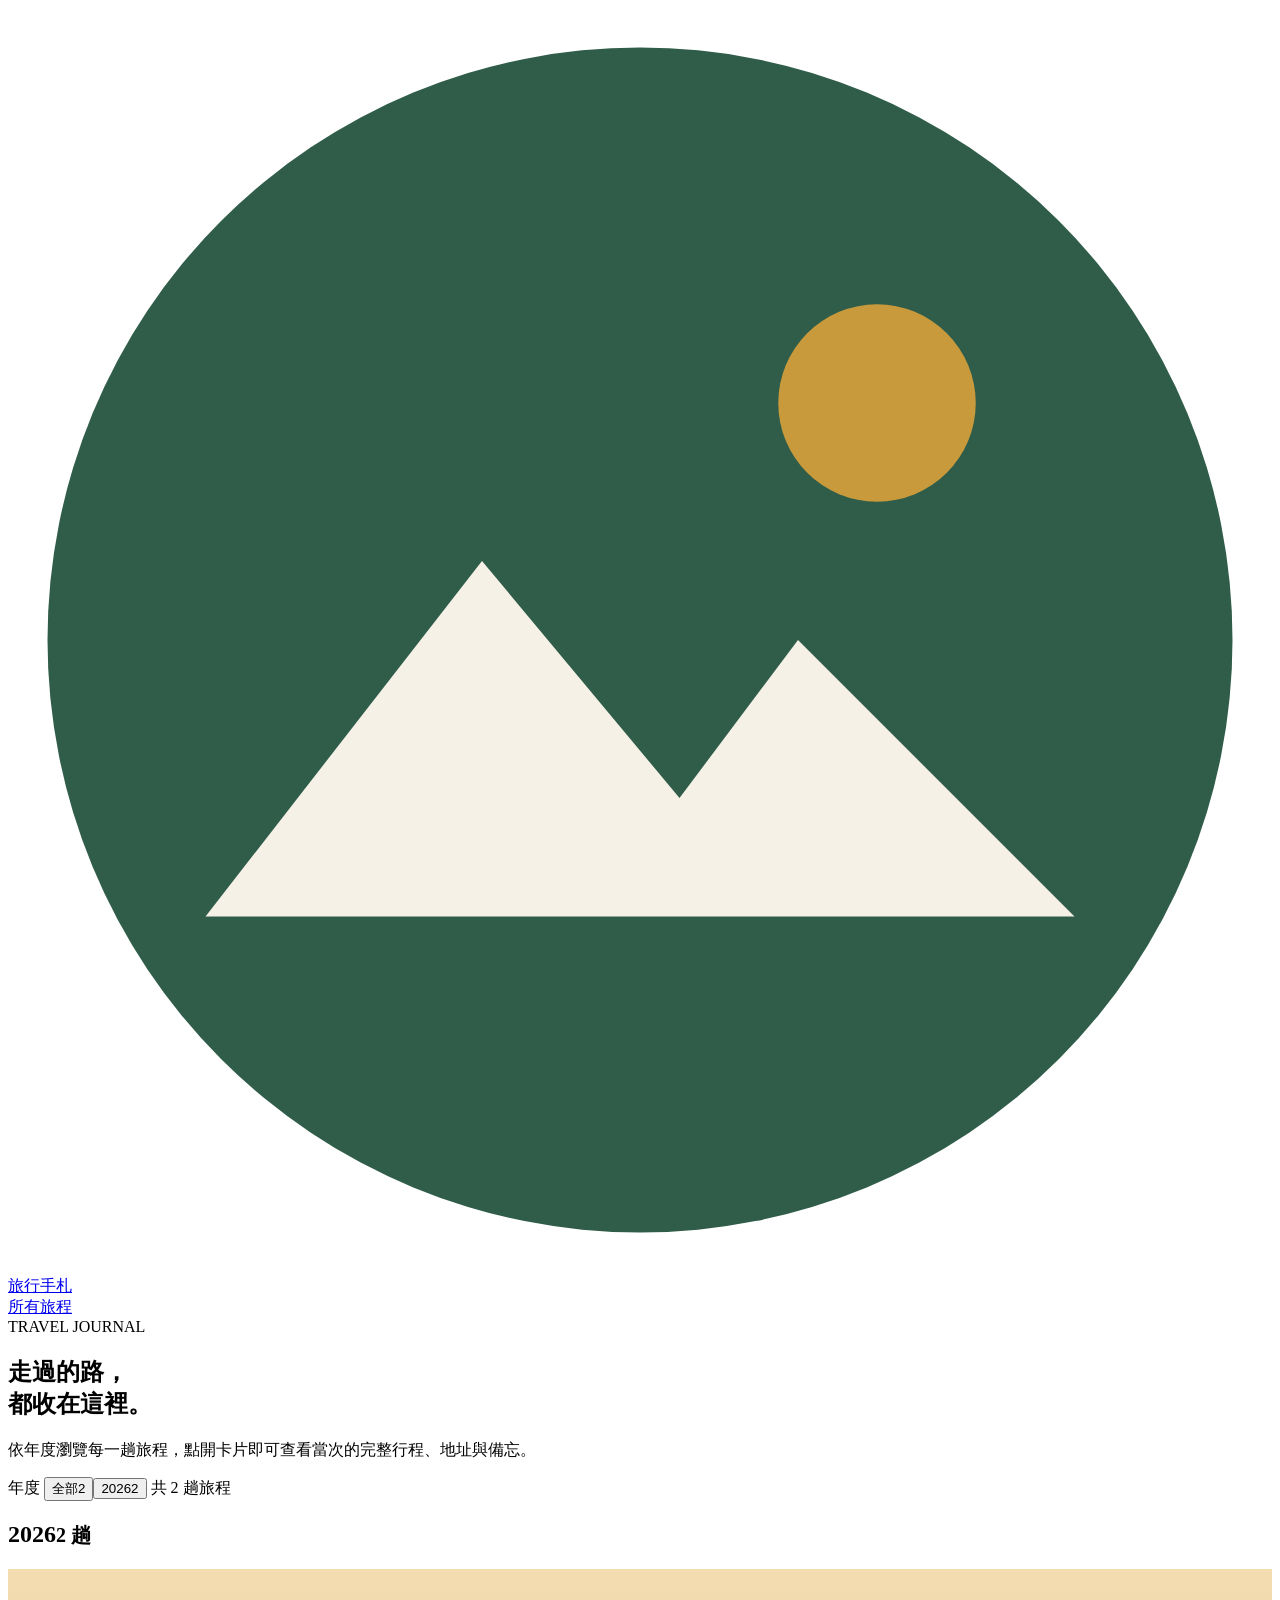
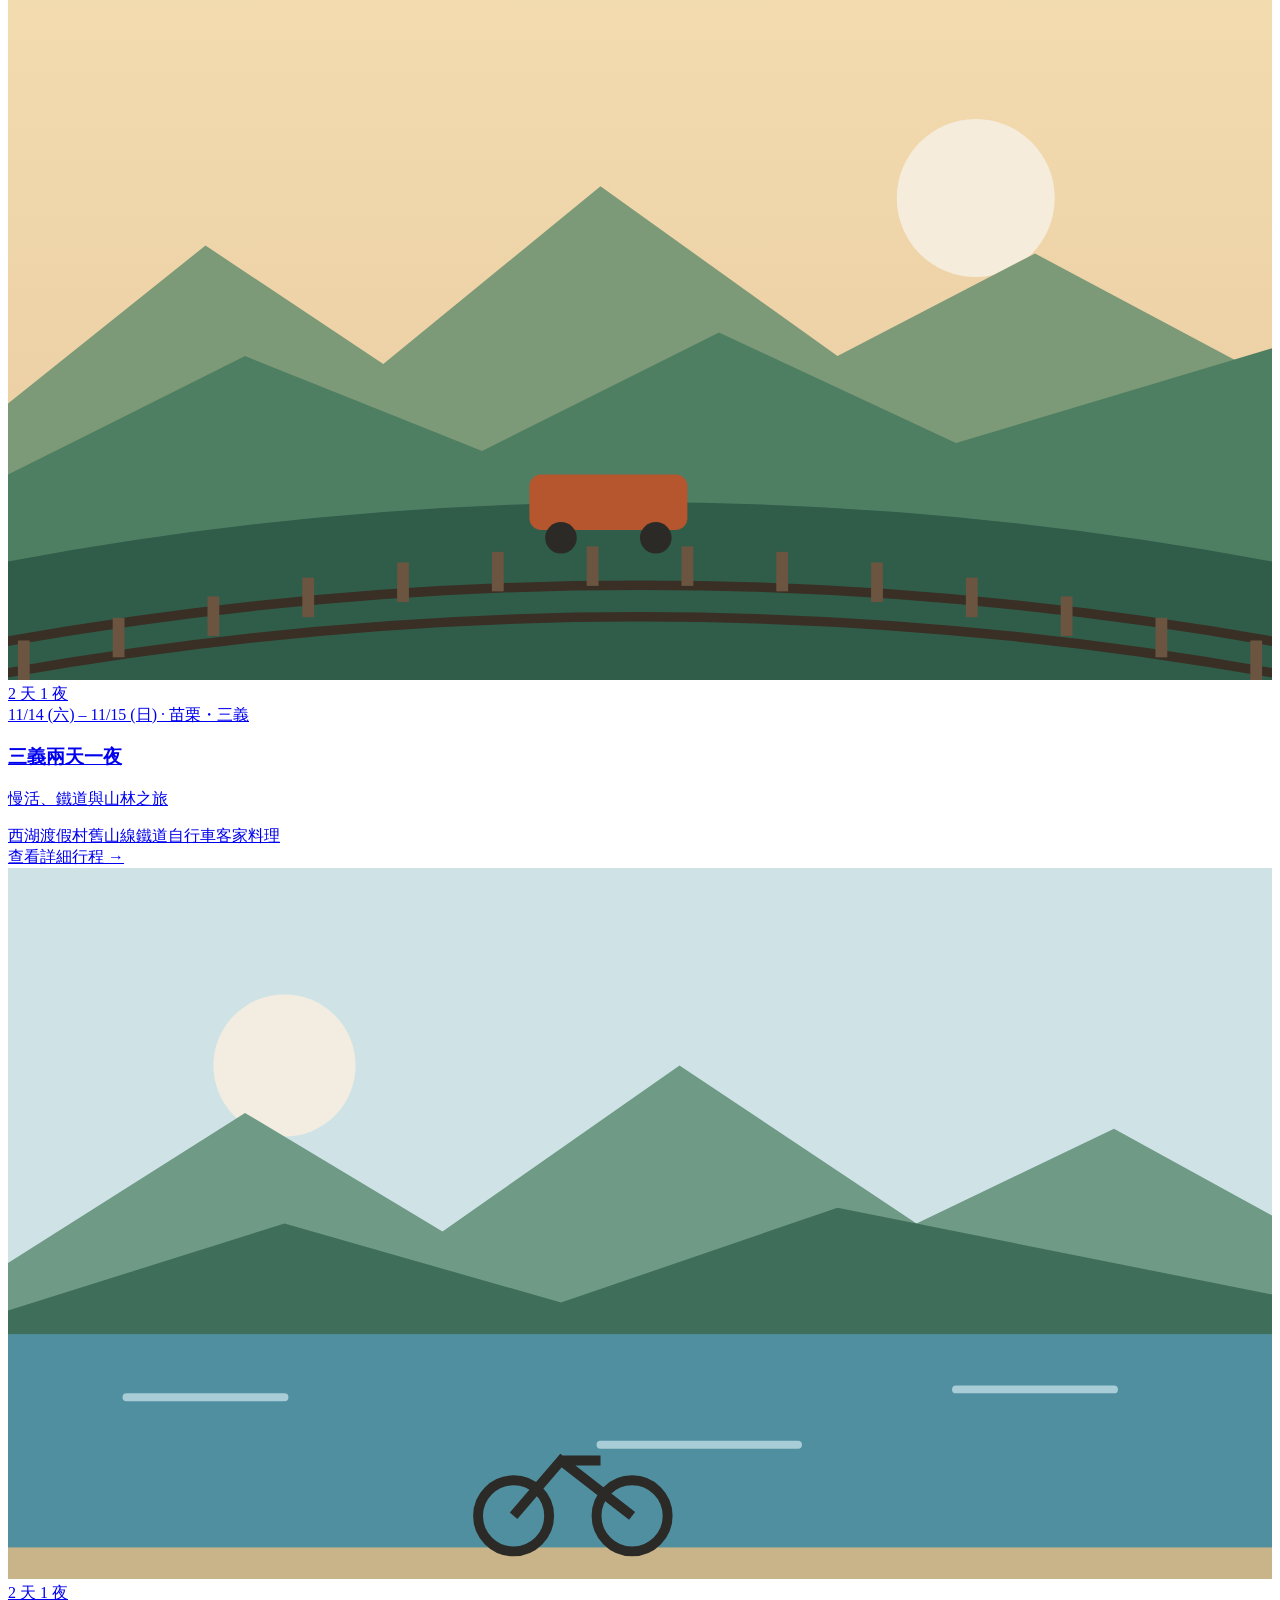
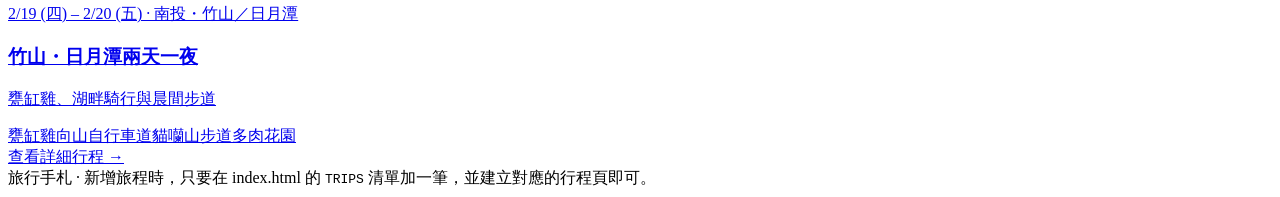
==== index.html @ 650964e6 "Add files via upload" ====
<!DOCTYPE html>
<html lang="zh-Hant">
<head>
<meta charset="utf-8">
<meta name="viewport" content="width=device-width, initial-scale=1">
<title>旅行手札｜我們的旅程</title>
<link rel="preconnect" href="https://fonts.googleapis.com">
<link rel="preconnect" href="https://fonts.gstatic.com" crossorigin>
<link href="https://fonts.googleapis.com/css2?family=Noto+Sans+TC:wght@400;500;700&family=Noto+Serif+TC:wght@500;700&display=swap" rel="stylesheet">
<link rel="stylesheet" href="assets/style.css">
</head>
<body>

<header class="site-head">
  <div class="wrap">
    <a class="brand serif" href="index.html">
      <svg viewBox="0 0 32 32" aria-hidden="true"><circle cx="16" cy="16" r="15" fill="#2f5d4a"/><path d="M5 23l7-9 5 6 3-4 7 7z" fill="#f6f1e7"/><circle cx="22" cy="10" r="2.5" fill="#c99a3b"/></svg>
      旅行手札
    </a>
    <nav><a href="#trips">所有旅程</a></nav>
  </div>
</header>

<main class="wrap">
  <section class="home-hero">
    <div class="eyebrow">TRAVEL JOURNAL</div>
    <h1>走過的路，<br>都收在這裡。</h1>
    <p>依年度瀏覽每一趟旅程，點開卡片即可查看當次的完整行程、地址與備忘。</p>
  </section>

  <div class="filter" role="toolbar" aria-label="依年度篩選">
    <span class="label">年度</span>
    <div id="chips" style="display:contents"></div>
    <span class="count" id="count"></span>
  </div>

  <div id="trips"></div>
</main>

<footer class="site-foot">
  <div class="wrap">旅行手札 · 新增旅程時，只要在 index.html 的 <code>TRIPS</code> 清單加一筆，並建立對應的行程頁即可。</div>
</footer>

<script>
/* ===== 旅程資料：新增旅程就在這裡加一筆 ===== */
const TRIPS = [
  {
    title: "三義兩天一夜",
    subtitle: "慢活、鐵道與山林之旅",
    start: "2026-11-14",
    end:   "2026-11-15",
    place: "苗栗・三義",
    tags: ["西湖渡假村", "舊山線鐵道自行車", "客家料理"],
    url: "trips/2026-11-sanyi.html",
    art: "rail"
  },
  {
    title: "竹山・日月潭兩天一夜",
    subtitle: "甕缸雞、湖畔騎行與晨間步道",
    start: "2026-02-19",
    end:   "2026-02-20",
    place: "南投・竹山／日月潭",
    tags: ["甕缸雞", "向山自行車道", "貓囒山步道", "多肉花園"],
    url: "trips/2026-02-sunmoonlake.html",
    art: "lake"
  }
];

/* ===== 卡片插圖（純 SVG，不需外部圖片） ===== */
const ART = {
  rail: `<svg viewBox="0 0 320 180" preserveAspectRatio="xMidYMid slice" aria-hidden="true">
    <defs><linearGradient id="sky" x1="0" y1="0" x2="0" y2="1"><stop offset="0" stop-color="#f3dcb0"/><stop offset="1" stop-color="#e9c9a0"/></linearGradient></defs>
    <rect width="320" height="180" fill="url(#sky)"/>
    <circle cx="245" cy="58" r="20" fill="#f7efe0" opacity=".9"/>
    <path d="M0 110 L50 70 L95 100 L150 55 L210 98 L260 72 L320 104 V180 H0Z" fill="#7d9a78"/>
    <path d="M0 128 L60 98 L120 122 L180 92 L240 120 L320 96 V180 H0Z" fill="#4f7f63"/>
    <path d="M0 150 Q160 120 320 150 V180 H0Z" fill="#2f5d4a"/>
    <g stroke="#3a2f25" stroke-width="2.4" fill="none">
      <path d="M-10 172 Q160 140 330 172"/><path d="M-10 180 Q160 148 330 180"/>
    </g>
    <g stroke="#6b5440" stroke-width="3">
      ${Array.from({length:14},(_,i)=>{const x=i*24+4;return `<line x1="${x}" y1="${170-Math.sin(i/13*Math.PI)*24}" x2="${x}" y2="${180-Math.sin(i/13*Math.PI)*24}"/>`}).join("")}
    </g>
    <g fill="#b5562f"><rect x="132" y="128" width="40" height="14" rx="3"/><circle cx="140" cy="144" r="4" fill="#2b2a26"/><circle cx="164" cy="144" r="4" fill="#2b2a26"/></g>
  </svg>`,
  lake: `<svg viewBox="0 0 320 180" preserveAspectRatio="xMidYMid slice" aria-hidden="true">
    <rect width="320" height="180" fill="#cfe3e6"/>
    <circle cx="70" cy="50" r="18" fill="#f7efe0" opacity=".9"/>
    <path d="M0 100 L60 62 L110 92 L170 50 L230 90 L280 66 L320 88 V180 H0Z" fill="#6f9a86"/>
    <path d="M0 112 L70 90 L140 110 L210 86 L320 108 V180 H0Z" fill="#3f6f5a"/>
    <rect y="118" width="320" height="62" fill="#4f8fa0"/>
    <g stroke="#cfe8ee" stroke-width="2" stroke-linecap="round" opacity=".7">
      <line x1="30" y1="134" x2="70" y2="134"/><line x1="150" y1="146" x2="200" y2="146"/><line x1="240" y1="132" x2="280" y2="132"/>
    </g>
    <rect y="172" width="320" height="8" fill="#c9b48a"/>
    <g stroke="#2b2a26" stroke-width="2.5" fill="none"><circle cx="128" cy="164" r="9"/><circle cx="158" cy="164" r="9"/><path d="M128 164 L140 150 L158 164 M140 150 L150 150"/></g>
  </svg>`,
  default: `<svg viewBox="0 0 320 180" preserveAspectRatio="xMidYMid slice" aria-hidden="true">
    <rect width="320" height="180" fill="#cfe0d3"/><path d="M0 120 L80 70 L150 115 L230 60 L320 112 V180 H0Z" fill="#4f7f63"/><path d="M0 150 Q160 125 320 150 V180 H0Z" fill="#2f5d4a"/></svg>`
};

const WEEK = ["日","一","二","三","四","五","六"];
function fmt(d){ const t=new Date(d+"T00:00:00"); return `${t.getMonth()+1}/${t.getDate()} (${WEEK[t.getDay()]})`; }
function nights(a,b){ const n=Math.round((new Date(b)-new Date(a))/864e5); return n<=0?"一日遊":`${n+1} 天 ${n} 夜`; }
const yearOf = t => t.start.slice(0,4);

const years = [...new Set(TRIPS.map(yearOf))].sort((a,b)=>b-a);
let current = "all";
try { const h = location.hash.replace("#y",""); if (years.includes(h)) current = h; } catch(e){}

function renderChips(){
  const box = document.getElementById("chips");
  const opts = [["all","全部",TRIPS.length], ...years.map(y=>[y,y,TRIPS.filter(t=>yearOf(t)===y).length])];
  box.innerHTML = opts.map(([v,l,n])=>`<button class="chip" data-y="${v}" aria-pressed="${v===current}">${l}<span class="n">${n}</span></button>`).join("");
  box.querySelectorAll(".chip").forEach(b=>b.addEventListener("click",()=>{
    current=b.dataset.y;
    try{ history.replaceState(null,"",current==="all"?location.pathname:"#y"+current); }catch(e){}
    renderChips(); renderTrips();
  }));
}

function card(t){
  return `<a class="card" href="${t.url}">
    <div class="card-art">${ART[t.art]||ART.default}<span class="badge">${nights(t.start,t.end)}</span></div>
    <div class="card-body">
      <div class="card-date">${fmt(t.start)}${t.end!==t.start?" – "+fmt(t.end):""} · ${t.place}</div>
      <h3>${t.title}</h3>
      <p class="sub">${t.subtitle}</p>
      <div class="tags">${t.tags.map(x=>`<span class="tag">${x}</span>`).join("")}</div>
      <div class="more">查看詳細行程 <span>→</span></div>
    </div></a>`;
}

function renderTrips(){
  const list = TRIPS.filter(t=>current==="all"||yearOf(t)===current).sort((a,b)=>b.start.localeCompare(a.start));
  document.getElementById("count").textContent = `共 ${list.length} 趟旅程`;
  const box = document.getElementById("trips");
  if(!list.length){ box.innerHTML = `<div class="empty">這個年度還沒有旅程紀錄。</div>`; return; }
  const ys = [...new Set(list.map(yearOf))];
  box.innerHTML = ys.map(y=>{
    const items = list.filter(t=>yearOf(t)===y);
    return `<section class="year-group"><h2>${y}<small>${items.length} 趟</small></h2><div class="grid">${items.map(card).join("")}</div></section>`;
  }).join("");
}

renderChips(); renderTrips();
</script>
</body>
</html>
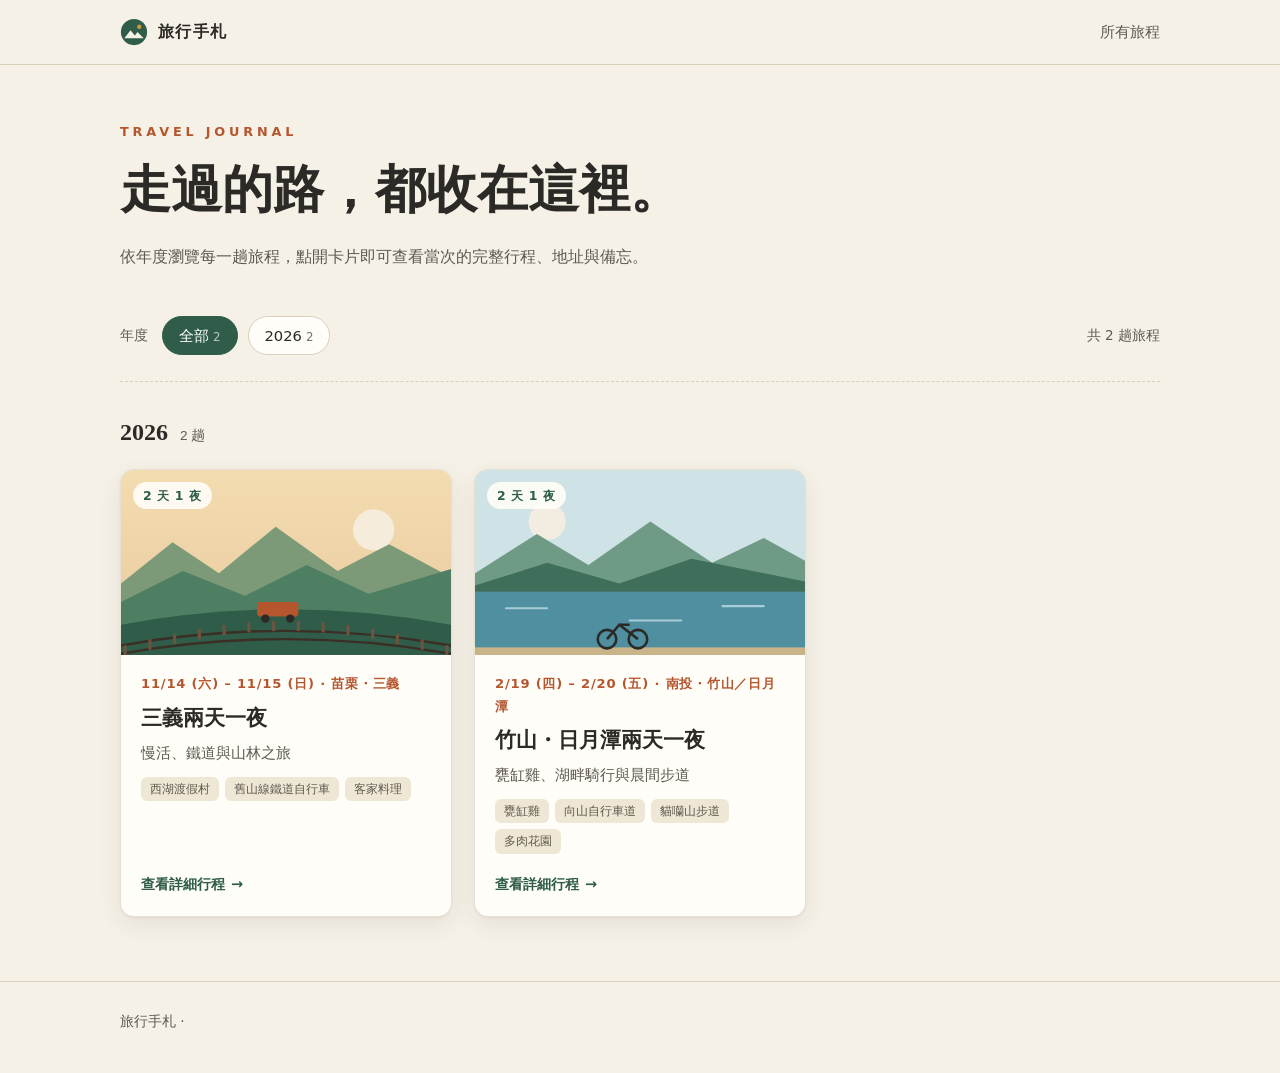
==== commit f84b52e6: "Update index.html" ====
--- a/index.html
+++ b/index.html
@@ -24,7 +24,7 @@
 <main class="wrap">
   <section class="home-hero">
     <div class="eyebrow">TRAVEL JOURNAL</div>
-    <h1>走過的路，<br>都收在這裡。</h1>
+    <h1>走過的路，都收在這裡。</h1>
     <p>依年度瀏覽每一趟旅程，點開卡片即可查看當次的完整行程、地址與備忘。</p>
   </section>
 
@@ -38,7 +38,7 @@
 </main>
 
 <footer class="site-foot">
-  <div class="wrap">旅行手札 · 新增旅程時，只要在 index.html 的 <code>TRIPS</code> 清單加一筆，並建立對應的行程頁即可。</div>
+  <div class="wrap">旅行手札 · </div>
 </footer>
 
 <script>
--- a/assets/style.css
+++ b/assets/style.css
@@ -0,0 +1,149 @@
+:root{
+  --paper:#f6f1e7;
+  --paper-2:#efe7d6;
+  --ink:#2b2a26;
+  --ink-soft:#5f5a4f;
+  --line:#d9cfbb;
+  --forest:#2f5d4a;
+  --forest-2:#4f7f63;
+  --rust:#b5562f;
+  --gold:#c99a3b;
+  --card:#fffdf8;
+  --radius:14px;
+  --shadow:0 1px 2px rgba(43,42,38,.06),0 8px 24px rgba(43,42,38,.08);
+}
+*{box-sizing:border-box}
+html{scroll-behavior:smooth}
+body{
+  margin:0;background:var(--paper);color:var(--ink);
+  font-family:"Noto Sans TC",system-ui,-apple-system,"PingFang TC","Microsoft JhengHei",sans-serif;
+  line-height:1.7;-webkit-font-smoothing:antialiased;
+}
+a{color:inherit}
+.serif{font-family:"Noto Serif TC",serif}
+.wrap{max-width:1080px;margin:0 auto;padding:0 20px}
+
+/* ---------- Header ---------- */
+.site-head{border-bottom:1px solid var(--line);background:var(--paper)}
+.site-head .wrap{display:flex;align-items:center;justify-content:space-between;height:64px}
+.brand{display:flex;align-items:center;gap:10px;text-decoration:none;font-weight:700;letter-spacing:.08em}
+.brand svg{width:28px;height:28px}
+.site-head nav a{font-size:.92rem;color:var(--ink-soft);text-decoration:none}
+.site-head nav a:hover{color:var(--forest)}
+
+/* ---------- Home hero ---------- */
+.home-hero{padding:56px 0 28px}
+.home-hero .eyebrow{color:var(--rust);letter-spacing:.3em;font-size:.8rem;font-weight:700}
+.home-hero h1{font-family:"Noto Serif TC",serif;font-size:clamp(2rem,5vw,3.2rem);line-height:1.25;margin:.3em 0 .4em;font-weight:700}
+.home-hero p{color:var(--ink-soft);max-width:36em;margin:0}
+
+/* ---------- Filter ---------- */
+.filter{display:flex;flex-wrap:wrap;align-items:center;gap:10px;padding:18px 0 26px;border-bottom:1px dashed var(--line);margin-bottom:30px}
+.filter .label{font-size:.85rem;color:var(--ink-soft);margin-right:4px}
+.chip{
+  appearance:none;border:1px solid var(--line);background:var(--card);color:var(--ink);
+  padding:6px 16px;border-radius:999px;font:inherit;font-size:.92rem;cursor:pointer;transition:.15s;
+}
+.chip:hover{border-color:var(--forest-2)}
+.chip[aria-pressed="true"]{background:var(--forest);border-color:var(--forest);color:#fff}
+.chip .n{opacity:.65;margin-left:4px;font-size:.8em}
+.count{margin-left:auto;font-size:.85rem;color:var(--ink-soft)}
+
+/* ---------- Cards ---------- */
+.year-group{margin-bottom:40px}
+.year-group h2{font-family:"Noto Serif TC",serif;font-size:1.5rem;margin:0 0 16px;display:flex;align-items:baseline;gap:12px}
+.year-group h2 small{font-family:"Noto Sans TC",sans-serif;font-size:.85rem;color:var(--ink-soft);font-weight:400}
+.grid{display:grid;grid-template-columns:repeat(auto-fill,minmax(290px,1fr));gap:22px}
+.card{
+  display:flex;flex-direction:column;background:var(--card);border-radius:var(--radius);
+  box-shadow:var(--shadow);overflow:hidden;text-decoration:none;color:inherit;
+  transition:transform .2s ease,box-shadow .2s ease;border:1px solid rgba(217,207,187,.6);
+}
+.card:hover{transform:translateY(-4px);box-shadow:0 2px 4px rgba(43,42,38,.06),0 16px 36px rgba(43,42,38,.14)}
+.card:focus-visible{outline:3px solid var(--gold);outline-offset:3px}
+.card-art{aspect-ratio:16/9;position:relative;background:#cfe0d3}
+.card-art svg{position:absolute;inset:0;width:100%;height:100%}
+.card-art .badge{
+  position:absolute;top:12px;left:12px;background:rgba(255,253,248,.92);color:var(--forest);
+  font-size:.78rem;font-weight:700;padding:3px 10px;border-radius:999px;letter-spacing:.05em
+}
+.card-body{padding:18px 20px 20px;display:flex;flex-direction:column;gap:8px;flex:1}
+.card-date{font-size:.82rem;color:var(--rust);font-weight:700;letter-spacing:.06em}
+.card h3{font-family:"Noto Serif TC",serif;font-size:1.3rem;margin:0;line-height:1.35}
+.card .sub{color:var(--ink-soft);font-size:.92rem;margin:0}
+.tags{display:flex;flex-wrap:wrap;gap:6px;margin-top:4px}
+.tag{font-size:.75rem;background:var(--paper-2);color:var(--ink-soft);padding:2px 9px;border-radius:6px}
+.card .more{margin-top:auto;padding-top:10px;font-size:.9rem;font-weight:700;color:var(--forest);display:flex;align-items:center;gap:6px}
+.card:hover .more span{transform:translateX(4px)}
+.card .more span{transition:transform .2s}
+.empty{padding:48px 0;text-align:center;color:var(--ink-soft)}
+
+/* ---------- Footer ---------- */
+.site-foot{margin-top:64px;padding:28px 0 40px;border-top:1px solid var(--line);font-size:.85rem;color:var(--ink-soft)}
+
+/* ---------- Trip page ---------- */
+.trip-hero{position:relative;color:#fff;background:var(--forest);overflow:hidden}
+.trip-hero svg.bg{position:absolute;inset:0;width:100%;height:100%}
+.trip-hero .wrap{position:relative;padding:48px 20px 56px}
+.back{display:inline-flex;gap:6px;align-items:center;font-size:.9rem;text-decoration:none;opacity:.9;margin-bottom:28px}
+.back:hover{opacity:1;text-decoration:underline}
+.trip-hero .eyebrow{letter-spacing:.3em;font-size:.8rem;font-weight:700;color:#f3d9a4}
+.trip-hero h1{font-family:"Noto Serif TC",serif;font-size:clamp(2rem,5.5vw,3.4rem);line-height:1.2;margin:.25em 0 .2em}
+.trip-hero .tagline{font-family:"Noto Serif TC",serif;font-size:1.1rem;opacity:.92;margin:0}
+.facts{display:flex;flex-wrap:wrap;gap:10px;margin-top:22px}
+.facts span{background:rgba(255,255,255,.14);border:1px solid rgba(255,255,255,.25);padding:4px 12px;border-radius:999px;font-size:.85rem}
+
+.trip-nav{position:sticky;top:0;z-index:5;background:rgba(246,241,231,.94);backdrop-filter:blur(6px);border-bottom:1px solid var(--line)}
+.trip-nav .wrap{display:flex;gap:4px;overflow-x:auto}
+.trip-nav a{white-space:nowrap;padding:14px 14px;font-size:.92rem;text-decoration:none;color:var(--ink-soft);border-bottom:2px solid transparent}
+.trip-nav a:hover{color:var(--forest);border-bottom-color:var(--forest)}
+
+.section{padding:44px 0 8px;scroll-margin-top:56px}
+.section-title{font-family:"Noto Serif TC",serif;font-size:1.6rem;margin:0 0 6px;display:flex;align-items:center;gap:12px}
+.section-title .pill{font-family:"Noto Sans TC",sans-serif;font-size:.8rem;background:var(--rust);color:#fff;padding:2px 10px;border-radius:999px;font-weight:700;letter-spacing:.05em}
+.section-lead{color:var(--ink-soft);margin:0 0 22px}
+
+.timeline{list-style:none;margin:0;padding:0;position:relative}
+.timeline::before{content:"";position:absolute;left:118px;top:8px;bottom:8px;width:2px;background:var(--line)}
+.timeline li{display:grid;grid-template-columns:104px 28px 1fr;gap:0 0;align-items:start;padding:10px 0}
+.timeline .time{font-variant-numeric:tabular-nums;font-weight:700;font-size:.9rem;color:var(--forest);text-align:right;padding-right:14px;line-height:1.5;padding-top:12px}
+.timeline .dot{width:14px;height:14px;border-radius:50%;background:var(--paper);border:3px solid var(--forest-2);margin:16px 0 0 7px;position:relative;z-index:1}
+.timeline li.key .dot{background:var(--rust);border-color:var(--rust)}
+.timeline li.move .dot{border-style:dashed;border-color:var(--ink-soft)}
+.stop{background:var(--card);border:1px solid rgba(217,207,187,.7);border-radius:12px;padding:12px 16px;box-shadow:0 1px 2px rgba(43,42,38,.04)}
+.stop h4{margin:0;font-size:1.02rem}
+.stop p{margin:2px 0 0;color:var(--ink-soft);font-size:.92rem}
+.timeline li.move .stop{background:transparent;border-style:dashed;box-shadow:none}
+.timeline li.move .stop h4{font-weight:500;color:var(--ink-soft)}
+
+.places{display:grid;grid-template-columns:repeat(auto-fill,minmax(280px,1fr));gap:16px}
+.place{background:var(--card);border-radius:12px;padding:18px 20px;border:1px solid rgba(217,207,187,.7)}
+.place h4{margin:0 0 6px;font-size:1.05rem}
+.place p{margin:0;color:var(--ink-soft);font-size:.92rem}
+.place a.map{display:inline-block;margin-top:10px;font-size:.88rem;font-weight:700;color:var(--forest);text-decoration:none}
+.place a.map:hover{text-decoration:underline}
+
+.notes{display:grid;gap:16px}
+.note{background:var(--card);border-left:4px solid var(--gold);border-radius:0 12px 12px 0;padding:18px 22px}
+.note h4{margin:0 0 10px;font-size:1.05rem}
+.note ul{margin:0;padding-left:1.2em}
+.note li{margin:4px 0}
+.note li b{color:var(--forest)}
+.meal-table{display:grid;grid-template-columns:repeat(3,1fr);gap:10px;margin:4px 0 12px}
+.meal-table div{background:var(--paper-2);border-radius:10px;padding:10px 12px;text-align:center}
+.meal-table small{display:block;color:var(--ink-soft);font-size:.8rem}
+.meal-table strong{font-variant-numeric:tabular-nums}
+
+@media (max-width:600px){
+  .timeline::before{left:7px}
+  .timeline li{grid-template-columns:28px 1fr;grid-template-areas:"dot time" "dot stop"}
+  .timeline .dot{grid-area:dot;margin:6px 0 0 0}
+  .timeline .time{grid-area:time;text-align:left;padding:0 0 4px;}
+  .timeline .stop{grid-area:stop}
+  .meal-table{grid-template-columns:1fr}
+}
+@media print{
+  .trip-nav,.site-head nav,.back{display:none}
+  .trip-hero{color:var(--ink);background:none}
+  .trip-hero svg.bg{display:none}
+}
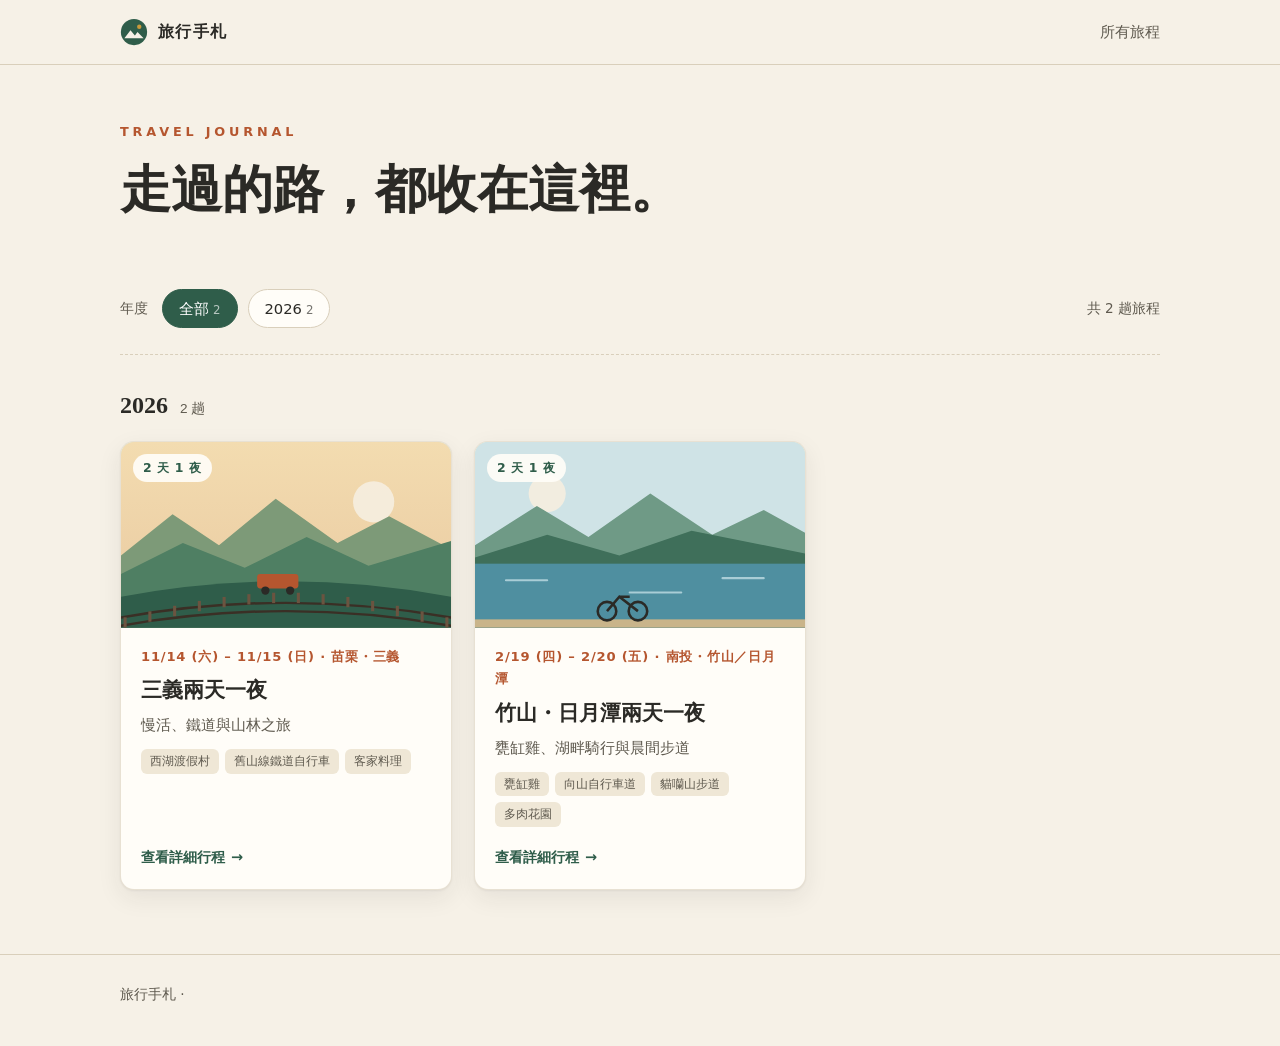
==== commit bbc0372b: "Update index.html" ====
--- a/index.html
+++ b/index.html
@@ -25,7 +25,6 @@
   <section class="home-hero">
     <div class="eyebrow">TRAVEL JOURNAL</div>
     <h1>走過的路，都收在這裡。</h1>
-    <p>依年度瀏覽每一趟旅程，點開卡片即可查看當次的完整行程、地址與備忘。</p>
   </section>
 
   <div class="filter" role="toolbar" aria-label="依年度篩選">
